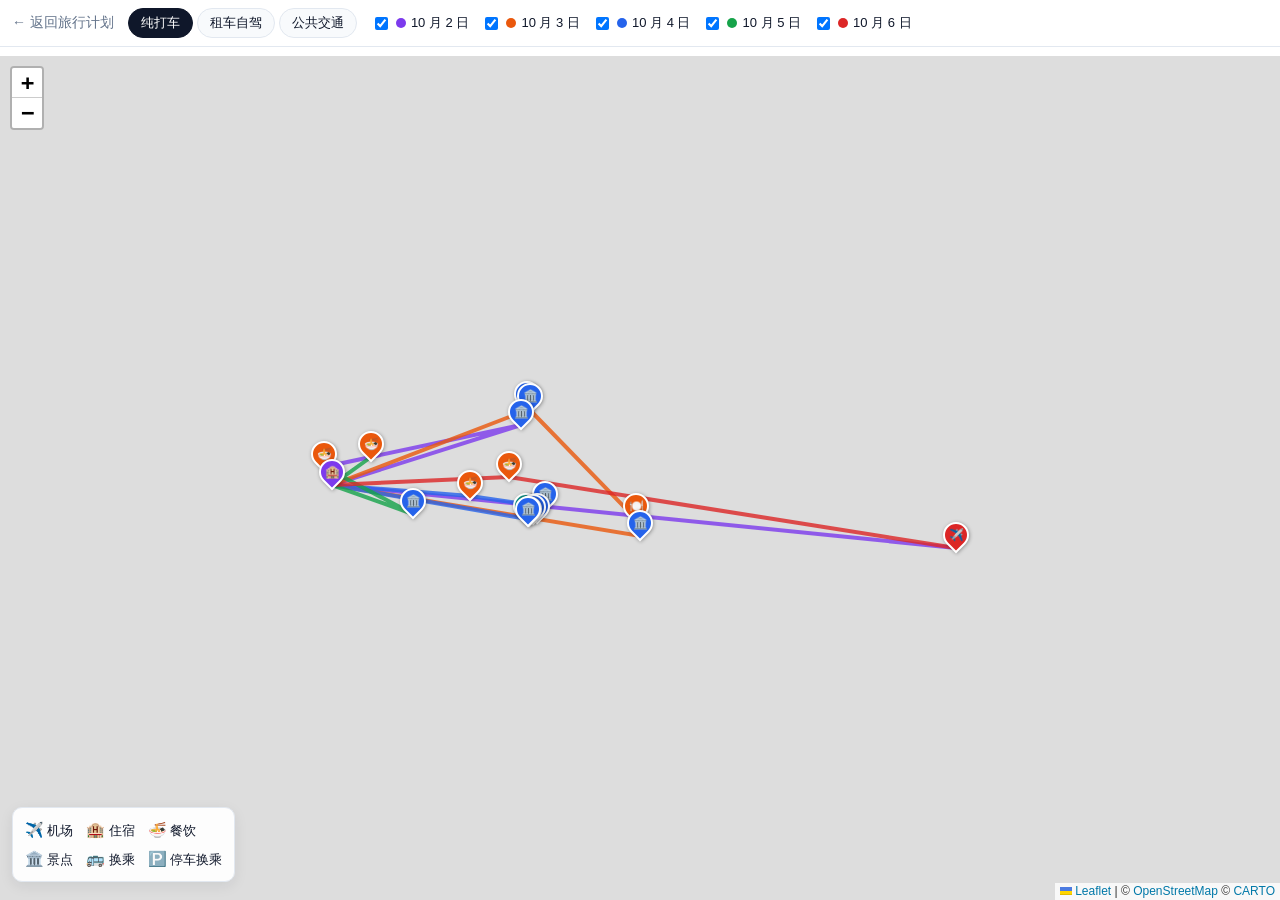
==== docs/maps/index.html @ c4bd95f7 "2026 杭州国庆旅行计划文档站首版 - 主文档/交通方案/预算三分册，MkDocs Material 构建 - Mermaid 动线图与五天时间轴、GFM Alerts、首页 Hero - Leaf" ====
<!DOCTYPE html>
<html lang="zh-CN">
<head>
  <meta charset="utf-8">
  <meta name="viewport" content="width=device-width, initial-scale=1, viewport-fit=cover">
  <title>杭州国庆旅行 · 交互地图</title>
  <link rel="stylesheet" href="../stylesheets/vendor/leaflet.css">
  <style>
    :root {
      --ink: #0f172a; --muted: #64748b; --line: #e2e8f0; --bg: #ffffff;
      --day2: #7c3aed; --day3: #ea580c; --day4: #2563eb; --day5: #16a34a; --day6: #dc2626;
    }
    * { box-sizing: border-box; }
    html, body { margin: 0; height: 100%; font-family: -apple-system, BlinkMacSystemFont,
      "PingFang SC", "Microsoft YaHei", sans-serif; color: var(--ink); }
    #bar {
      position: fixed; inset: 0 0 auto 0; z-index: 1000; background: var(--bg);
      border-bottom: 1px solid var(--line); padding: 8px 12px;
      display: flex; flex-wrap: wrap; gap: 8px 14px; align-items: center;
    }
    #bar a { color: var(--muted); text-decoration: none; font-size: 14px; white-space: nowrap; }
    #bar a:hover { color: var(--ink); }
    .tabs { display: flex; gap: 4px; }
    .tab {
      border: 1px solid var(--line); background: #f8fafc; color: var(--ink);
      padding: 5px 12px; border-radius: 999px; font-size: 13px; cursor: pointer;
    }
    .tab.on { background: var(--ink); border-color: var(--ink); color: #fff; }
    .days { display: flex; gap: 8px 12px; flex-wrap: wrap; font-size: 13px; }
    .days label { display: inline-flex; align-items: center; gap: 5px; cursor: pointer; white-space: nowrap; }
    .swatch { width: 10px; height: 10px; border-radius: 50%; display: inline-block; }
    #map { position: absolute; inset: 56px 0 0 0; }
    #legend {
      position: fixed; left: 12px; bottom: 18px; z-index: 1000; background: rgba(255,255,255,.94);
      border: 1px solid var(--line); border-radius: 10px; padding: 8px 12px; font-size: 12.5px;
      line-height: 1.9; box-shadow: 0 4px 14px rgba(15,23,42,.08);
    }
    #legend b { margin-right: 4px; }
    @media (max-width: 640px) {
      #bar { inset: 0 0 auto 0; padding: 6px 10px; gap: 6px 10px; }
      #map { inset: 88px 0 0 0; }
      #legend { display: none; }
    }
  </style>
</head>
<body>
  <div id="bar">
    <a href="../">← 返回旅行计划</a>
    <div class="tabs" id="tabs"></div>
    <div class="days" id="days"></div>
  </div>
  <div id="map"></div>
  <div id="legend">
    <div><span style="font-size:15px">✈️</span> 机场　<span style="font-size:15px">🏨</span> 住宿　<span style="font-size:15px">🍜</span> 餐饮</div>
    <div><span style="font-size:15px">🏛️</span> 景点　<span style="font-size:15px">🚌</span> 换乘　<span style="font-size:15px">🅿️</span> 停车换乘</div>
  </div>

  <script src="../javascripts/vendor/leaflet.js"></script>
  <script>
  const SCHEMES = [
    { id: "taxi",       label: "纯打车",   file: "taxi.geojson" },
    { id: "self-drive", label: "租车自驾", file: "self-drive.geojson" },
    { id: "transit",    label: "公共交通", file: "transit.geojson" }
  ];
  const DAY_COLORS = { 2: "#7c3aed", 3: "#ea580c", 4: "#2563eb", 5: "#16a34a", 6: "#dc2626" };
  const ICONS = { "机场": "✈️", "住宿": "🏨", "餐饮": "🍜", "餐饮与休息": "🍽️",
                  "景点": "🏛️", "换乘": "🚌", "停车换乘": "🅿️" };

  const map = L.map("map", { zoomControl: true, attributionControl: true })
    .setView([30.27, 120.12], 12);
  L.tileLayer("https://{s}.basemaps.cartocdn.com/rastertiles/voyager/{z}/{x}/{y}{r}.png", {
    maxZoom: 19,
    attribution: '&copy; <a href="https://www.openstreetmap.org/copyright">OpenStreetMap</a> &copy; <a href="https://carto.com/attributions">CARTO</a>'
  }).addTo(map);

  const cache = {};
  let current = null;          // 当前方案 L.layerGroup
  let dayGroups = {};          // 每天的连线图层

  function marker(feature, latlng) {
    const p = feature.properties || {};
    const color = p["marker-color"] || "#334155";
    const icon = L.divIcon({
      className: "",
      html: '<div style="background:' + color + ';width:26px;height:26px;border-radius:50% 50% 50% 0;'
          + 'transform:rotate(-45deg);border:2px solid #fff;box-shadow:0 1px 4px rgba(0,0,0,.35);'
          + 'display:flex;align-items:center;justify-content:center">'
          + '<span style="transform:rotate(45deg);font-size:12px;line-height:1">'
          + (ICONS[p.type] || "📍") + '</span></div>',
      iconSize: [26, 26], iconAnchor: [13, 26], popupAnchor: [0, -24]
    });
    return L.marker(latlng, { icon });
  }

  function buildScheme(data) {
    const group = L.layerGroup();
    dayGroups = {};
    data.features.forEach(f => {
      if (f.geometry.type === "Point") {
        L.geoJSON(f, { pointToLayer: marker })
          .bindPopup("<b>" + (f.properties.name || "") + "</b><br>" + (f.properties.type || ""))
          .addTo(group);
      } else {
        const m = (f.properties.name || "").match(/(\d)\s*月(\d)\s*日/);
        const day = m ? Number(m[2]) : null;
        const line = L.geoJSON(f, {
          style: {
            color: f.properties.stroke || "#2563eb",
            weight: f.properties["stroke-width"] || 4,
            opacity: f.properties["stroke-opacity"] || 0.8
          }
        }).bindPopup("<b>" + (f.properties.name || "") + "</b><br>" + (f.properties.transport || ""));
        if (day) { dayGroups[day] = dayGroups[day] || L.layerGroup(); line.addTo(dayGroups[day]); }
        line.addTo(group);
      }
    });
    return group;
  }

  async function show(schemeId) {
    if (current) { map.removeLayer(current); }
    if (!cache[schemeId]) {
      const s = SCHEMES.find(x => x.id === schemeId);
      cache[schemeId] = await fetch(s.file).then(r => r.json());
    }
    current = buildScheme(cache[schemeId]);
    current.addTo(map);
    Object.values(dayGroups).forEach(g => g.addTo(map));
    map.fitBounds(L.geoJSON(cache[schemeId]).getBounds(), { padding: [36, 36] });
    document.querySelectorAll(".tab").forEach(t => t.classList.toggle("on", t.dataset.id === schemeId));
    history.replaceState(null, "", "#" + schemeId);
  }

  function toggleDay(day, on) {
    const g = dayGroups[day];
    if (!g) return;
    if (on && !map.hasLayer(g)) g.addTo(map);
    if (!on && map.hasLayer(g)) map.removeLayer(g);
  }

  // 构建选项卡与按天开关
  const tabsEl = document.getElementById("tabs");
  SCHEMES.forEach(s => {
    const b = document.createElement("button");
    b.className = "tab"; b.dataset.id = s.id; b.textContent = s.label;
    b.onclick = () => show(s.id);
    tabsEl.appendChild(b);
  });
  const daysEl = document.getElementById("days");
  Object.entries(DAY_COLORS).forEach(([d, c]) => {
    const lab = document.createElement("label");
    lab.innerHTML = '<input type="checkbox" checked data-day="' + d + '">'
      + '<span class="swatch" style="background:' + c + '"></span>10 月 ' + d + ' 日';
    lab.querySelector("input").onchange = e => toggleDay(Number(d), e.target.checked);
    daysEl.appendChild(lab);
  });

  const start = SCHEMES.some(s => s.id === location.hash.slice(1)) ? location.hash.slice(1) : "taxi";
  show(start);
  </script>
</body>
</html>
---- docs/stylesheets/vendor/leaflet.css ----
/* required styles */

.leaflet-pane,
.leaflet-tile,
.leaflet-marker-icon,
.leaflet-marker-shadow,
.leaflet-tile-container,
.leaflet-pane > svg,
.leaflet-pane > canvas,
.leaflet-zoom-box,
.leaflet-image-layer,
.leaflet-layer {
	position: absolute;
	left: 0;
	top: 0;
	}
.leaflet-container {
	overflow: hidden;
	}
.leaflet-tile,
.leaflet-marker-icon,
.leaflet-marker-shadow {
	-webkit-user-select: none;
	   -moz-user-select: none;
	        user-select: none;
	  -webkit-user-drag: none;
	}
/* Prevents IE11 from highlighting tiles in blue */
.leaflet-tile::selection {
	background: transparent;
}
/* Safari renders non-retina tile on retina better with this, but Chrome is worse */
.leaflet-safari .leaflet-tile {
	image-rendering: -webkit-optimize-contrast;
	}
/* hack that prevents hw layers "stretching" when loading new tiles */
.leaflet-safari .leaflet-tile-container {
	width: 1600px;
	height: 1600px;
	-webkit-transform-origin: 0 0;
	}
.leaflet-marker-icon,
.leaflet-marker-shadow {
	display: block;
	}
/* .leaflet-container svg: reset svg max-width decleration shipped in Joomla! (joomla.org) 3.x */
/* .leaflet-container img: map is broken in FF if you have max-width: 100% on tiles */
.leaflet-container .leaflet-overlay-pane svg {
	max-width: none !important;
	max-height: none !important;
	}
.leaflet-container .leaflet-marker-pane img,
.leaflet-container .leaflet-shadow-pane img,
.leaflet-container .leaflet-tile-pane img,
.leaflet-container img.leaflet-image-layer,
.leaflet-container .leaflet-tile {
	max-width: none !important;
	max-height: none !important;
	width: auto;
	padding: 0;
	}

.leaflet-container img.leaflet-tile {
	/* See: https://bugs.chromium.org/p/chromium/issues/detail?id=600120 */
	mix-blend-mode: plus-lighter;
}

.leaflet-container.leaflet-touch-zoom {
	-ms-touch-action: pan-x pan-y;
	touch-action: pan-x pan-y;
	}
.leaflet-container.leaflet-touch-drag {
	-ms-touch-action: pinch-zoom;
	/* Fallback for FF which doesn't support pinch-zoom */
	touch-action: none;
	touch-action: pinch-zoom;
}
.leaflet-container.leaflet-touch-drag.leaflet-touch-zoom {
	-ms-touch-action: none;
	touch-action: none;
}
.leaflet-container {
	-webkit-tap-highlight-color: transparent;
}
.leaflet-container a {
	-webkit-tap-highlight-color: rgba(51, 181, 229, 0.4);
}
.leaflet-tile {
	filter: inherit;
	visibility: hidden;
	}
.leaflet-tile-loaded {
	visibility: inherit;
	}
.leaflet-zoom-box {
	width: 0;
	height: 0;
	-moz-box-sizing: border-box;
	     box-sizing: border-box;
	z-index: 800;
	}
/* workaround for https://bugzilla.mozilla.org/show_bug.cgi?id=888319 */
.leaflet-overlay-pane svg {
	-moz-user-select: none;
	}

.leaflet-pane         { z-index: 400; }

.leaflet-tile-pane    { z-index: 200; }
.leaflet-overlay-pane { z-index: 400; }
.leaflet-shadow-pane  { z-index: 500; }
.leaflet-marker-pane  { z-index: 600; }
.leaflet-tooltip-pane   { z-index: 650; }
.leaflet-popup-pane   { z-index: 700; }

.leaflet-map-pane canvas { z-index: 100; }
.leaflet-map-pane svg    { z-index: 200; }

.leaflet-vml-shape {
	width: 1px;
	height: 1px;
	}
.lvml {
	behavior: url(#default#VML);
	display: inline-block;
	position: absolute;
	}


/* control positioning */

.leaflet-control {
	position: relative;
	z-index: 800;
	pointer-events: visiblePainted; /* IE 9-10 doesn't have auto */
	pointer-events: auto;
	}
.leaflet-top,
.leaflet-bottom {
	position: absolute;
	z-index: 1000;
	pointer-events: none;
	}
.leaflet-top {
	top: 0;
	}
.leaflet-right {
	right: 0;
	}
.leaflet-bottom {
	bottom: 0;
	}
.leaflet-left {
	left: 0;
	}
.leaflet-control {
	float: left;
	clear: both;
	}
.leaflet-right .leaflet-control {
	float: right;
	}
.leaflet-top .leaflet-control {
	margin-top: 10px;
	}
.leaflet-bottom .leaflet-control {
	margin-bottom: 10px;
	}
.leaflet-left .leaflet-control {
	margin-left: 10px;
	}
.leaflet-right .leaflet-control {
	margin-right: 10px;
	}


/* zoom and fade animations */

.leaflet-fade-anim .leaflet-popup {
	opacity: 0;
	-webkit-transition: opacity 0.2s linear;
	   -moz-transition: opacity 0.2s linear;
	        transition: opacity 0.2s linear;
	}
.leaflet-fade-anim .leaflet-map-pane .leaflet-popup {
	opacity: 1;
	}
.leaflet-zoom-animated {
	-webkit-transform-origin: 0 0;
	    -ms-transform-origin: 0 0;
	        transform-origin: 0 0;
	}
svg.leaflet-zoom-animated {
	will-change: transform;
}

.leaflet-zoom-anim .leaflet-zoom-animated {
	-webkit-transition: -webkit-transform 0.25s cubic-bezier(0,0,0.25,1);
	   -moz-transition:    -moz-transform 0.25s cubic-bezier(0,0,0.25,1);
	        transition:         transform 0.25s cubic-bezier(0,0,0.25,1);
	}
.leaflet-zoom-anim .leaflet-tile,
.leaflet-pan-anim .leaflet-tile {
	-webkit-transition: none;
	   -moz-transition: none;
	        transition: none;
	}

.leaflet-zoom-anim .leaflet-zoom-hide {
	visibility: hidden;
	}


/* cursors */

.leaflet-interactive {
	cursor: pointer;
	}
.leaflet-grab {
	cursor: -webkit-grab;
	cursor:    -moz-grab;
	cursor:         grab;
	}
.leaflet-crosshair,
.leaflet-crosshair .leaflet-interactive {
	cursor: crosshair;
	}
.leaflet-popup-pane,
.leaflet-control {
	cursor: auto;
	}
.leaflet-dragging .leaflet-grab,
.leaflet-dragging .leaflet-grab .leaflet-interactive,
.leaflet-dragging .leaflet-marker-draggable {
	cursor: move;
	cursor: -webkit-grabbing;
	cursor:    -moz-grabbing;
	cursor:         grabbing;
	}

/* marker & overlays interactivity */
.leaflet-marker-icon,
.leaflet-marker-shadow,
.leaflet-image-layer,
.leaflet-pane > svg path,
.leaflet-tile-container {
	pointer-events: none;
	}

.leaflet-marker-icon.leaflet-interactive,
.leaflet-image-layer.leaflet-interactive,
.leaflet-pane > svg path.leaflet-interactive,
svg.leaflet-image-layer.leaflet-interactive path {
	pointer-events: visiblePainted; /* IE 9-10 doesn't have auto */
	pointer-events: auto;
	}

/* visual tweaks */

.leaflet-container {
	background: #ddd;
	outline-offset: 1px;
	}
.leaflet-container a {
	color: #0078A8;
	}
.leaflet-zoom-box {
	border: 2px dotted #38f;
	background: rgba(255,255,255,0.5);
	}


/* general typography */
.leaflet-container {
	font-family: "Helvetica Neue", Arial, Helvetica, sans-serif;
	font-size: 12px;
	font-size: 0.75rem;
	line-height: 1.5;
	}


/* general toolbar styles */

.leaflet-bar {
	box-shadow: 0 1px 5px rgba(0,0,0,0.65);
	border-radius: 4px;
	}
.leaflet-bar a {
	background-color: #fff;
	border-bottom: 1px solid #ccc;
	width: 26px;
	height: 26px;
	line-height: 26px;
	display: block;
	text-align: center;
	text-decoration: none;
	color: black;
	}
.leaflet-bar a,
.leaflet-control-layers-toggle {
	background-position: 50% 50%;
	background-repeat: no-repeat;
	display: block;
	}
.leaflet-bar a:hover,
.leaflet-bar a:focus {
	background-color: #f4f4f4;
	}
.leaflet-bar a:first-child {
	border-top-left-radius: 4px;
	border-top-right-radius: 4px;
	}
.leaflet-bar a:last-child {
	border-bottom-left-radius: 4px;
	border-bottom-right-radius: 4px;
	border-bottom: none;
	}
.leaflet-bar a.leaflet-disabled {
	cursor: default;
	background-color: #f4f4f4;
	color: #bbb;
	}

.leaflet-touch .leaflet-bar a {
	width: 30px;
	height: 30px;
	line-height: 30px;
	}
.leaflet-touch .leaflet-bar a:first-child {
	border-top-left-radius: 2px;
	border-top-right-radius: 2px;
	}
.leaflet-touch .leaflet-bar a:last-child {
	border-bottom-left-radius: 2px;
	border-bottom-right-radius: 2px;
	}

/* zoom control */

.leaflet-control-zoom-in,
.leaflet-control-zoom-out {
	font: bold 18px 'Lucida Console', Monaco, monospace;
	text-indent: 1px;
	}

.leaflet-touch .leaflet-control-zoom-in, .leaflet-touch .leaflet-control-zoom-out  {
	font-size: 22px;
	}


/* layers control */

.leaflet-control-layers {
	box-shadow: 0 1px 5px rgba(0,0,0,0.4);
	background: #fff;
	border-radius: 5px;
	}
.leaflet-control-layers-toggle {
	background-image: url(images/layers.png);
	width: 36px;
	height: 36px;
	}
.leaflet-retina .leaflet-control-layers-toggle {
	background-image: url(images/layers-2x.png);
	background-size: 26px 26px;
	}
.leaflet-touch .leaflet-control-layers-toggle {
	width: 44px;
	height: 44px;
	}
.leaflet-control-layers .leaflet-control-layers-list,
.leaflet-control-layers-expanded .leaflet-control-layers-toggle {
	display: none;
	}
.leaflet-control-layers-expanded .leaflet-control-layers-list {
	display: block;
	position: relative;
	}
.leaflet-control-layers-expanded {
	padding: 6px 10px 6px 6px;
	color: #333;
	background: #fff;
	}
.leaflet-control-layers-scrollbar {
	overflow-y: scroll;
	overflow-x: hidden;
	padding-right: 5px;
	}
.leaflet-control-layers-selector {
	margin-top: 2px;
	position: relative;
	top: 1px;
	}
.leaflet-control-layers label {
	display: block;
	font-size: 13px;
	font-size: 1.08333em;
	}
.leaflet-control-layers-separator {
	height: 0;
	border-top: 1px solid #ddd;
	margin: 5px -10px 5px -6px;
	}

/* Default icon URLs */
.leaflet-default-icon-path { /* used only in path-guessing heuristic, see L.Icon.Default */
	background-image: url(images/marker-icon.png);
	}


/* attribution and scale controls */

.leaflet-container .leaflet-control-attribution {
	background: #fff;
	background: rgba(255, 255, 255, 0.8);
	margin: 0;
	}
.leaflet-control-attribution,
.leaflet-control-scale-line {
	padding: 0 5px;
	color: #333;
	line-height: 1.4;
	}
.leaflet-control-attribution a {
	text-decoration: none;
	}
.leaflet-control-attribution a:hover,
.leaflet-control-attribution a:focus {
	text-decoration: underline;
	}
.leaflet-attribution-flag {
	display: inline !important;
	vertical-align: baseline !important;
	width: 1em;
	height: 0.6669em;
	}
.leaflet-left .leaflet-control-scale {
	margin-left: 5px;
	}
.leaflet-bottom .leaflet-control-scale {
	margin-bottom: 5px;
	}
.leaflet-control-scale-line {
	border: 2px solid #777;
	border-top: none;
	line-height: 1.1;
	padding: 2px 5px 1px;
	white-space: nowrap;
	-moz-box-sizing: border-box;
	     box-sizing: border-box;
	background: rgba(255, 255, 255, 0.8);
	text-shadow: 1px 1px #fff;
	}
.leaflet-control-scale-line:not(:first-child) {
	border-top: 2px solid #777;
	border-bottom: none;
	margin-top: -2px;
	}
.leaflet-control-scale-line:not(:first-child):not(:last-child) {
	border-bottom: 2px solid #777;
	}

.leaflet-touch .leaflet-control-attribution,
.leaflet-touch .leaflet-control-layers,
.leaflet-touch .leaflet-bar {
	box-shadow: none;
	}
.leaflet-touch .leaflet-control-layers,
.leaflet-touch .leaflet-bar {
	border: 2px solid rgba(0,0,0,0.2);
	background-clip: padding-box;
	}


/* popup */

.leaflet-popup {
	position: absolute;
	text-align: center;
	margin-bottom: 20px;
	}
.leaflet-popup-content-wrapper {
	padding: 1px;
	text-align: left;
	border-radius: 12px;
	}
.leaflet-popup-content {
	margin: 13px 24px 13px 20px;
	line-height: 1.3;
	font-size: 13px;
	font-size: 1.08333em;
	min-height: 1px;
	}
.leaflet-popup-content p {
	margin: 17px 0;
	margin: 1.3em 0;
	}
.leaflet-popup-tip-container {
	width: 40px;
	height: 20px;
	position: absolute;
	left: 50%;
	margin-top: -1px;
	margin-left: -20px;
	overflow: hidden;
	pointer-events: none;
	}
.leaflet-popup-tip {
	width: 17px;
	height: 17px;
	padding: 1px;

	margin: -10px auto 0;
	pointer-events: auto;

	-webkit-transform: rotate(45deg);
	   -moz-transform: rotate(45deg);
	    -ms-transform: rotate(45deg);
	        transform: rotate(45deg);
	}
.leaflet-popup-content-wrapper,
.leaflet-popup-tip {
	background: white;
	color: #333;
	box-shadow: 0 3px 14px rgba(0,0,0,0.4);
	}
.leaflet-container a.leaflet-popup-close-button {
	position: absolute;
	top: 0;
	right: 0;
	border: none;
	text-align: center;
	width: 24px;
	height: 24px;
	font: 16px/24px Tahoma, Verdana, sans-serif;
	color: #757575;
	text-decoration: none;
	background: transparent;
	}
.leaflet-container a.leaflet-popup-close-button:hover,
.leaflet-container a.leaflet-popup-close-button:focus {
	color: #585858;
	}
.leaflet-popup-scrolled {
	overflow: auto;
	}

.leaflet-oldie .leaflet-popup-content-wrapper {
	-ms-zoom: 1;
	}
.leaflet-oldie .leaflet-popup-tip {
	width: 24px;
	margin: 0 auto;

	-ms-filter: "progid:DXImageTransform.Microsoft.Matrix(M11=0.70710678, M12=0.70710678, M21=-0.70710678, M22=0.70710678)";
	filter: progid:DXImageTransform.Microsoft.Matrix(M11=0.70710678, M12=0.70710678, M21=-0.70710678, M22=0.70710678);
	}

.leaflet-oldie .leaflet-control-zoom,
.leaflet-oldie .leaflet-control-layers,
.leaflet-oldie .leaflet-popup-content-wrapper,
.leaflet-oldie .leaflet-popup-tip {
	border: 1px solid #999;
	}


/* div icon */

.leaflet-div-icon {
	background: #fff;
	border: 1px solid #666;
	}


/* Tooltip */
/* Base styles for the element that has a tooltip */
.leaflet-tooltip {
	position: absolute;
	padding: 6px;
	background-color: #fff;
	border: 1px solid #fff;
	border-radius: 3px;
	color: #222;
	white-space: nowrap;
	-webkit-user-select: none;
	-moz-user-select: none;
	-ms-user-select: none;
	user-select: none;
	pointer-events: none;
	box-shadow: 0 1px 3px rgba(0,0,0,0.4);
	}
.leaflet-tooltip.leaflet-interactive {
	cursor: pointer;
	pointer-events: auto;
	}
.leaflet-tooltip-top:before,
.leaflet-tooltip-bottom:before,
.leaflet-tooltip-left:before,
.leaflet-tooltip-right:before {
	position: absolute;
	pointer-events: none;
	border: 6px solid transparent;
	background: transparent;
	content: "";
	}

/* Directions */

.leaflet-tooltip-bottom {
	margin-top: 6px;
}
.leaflet-tooltip-top {
	margin-top: -6px;
}
.leaflet-tooltip-bottom:before,
.leaflet-tooltip-top:before {
	left: 50%;
	margin-left: -6px;
	}
.leaflet-tooltip-top:before {
	bottom: 0;
	margin-bottom: -12px;
	border-top-color: #fff;
	}
.leaflet-tooltip-bottom:before {
	top: 0;
	margin-top: -12px;
	margin-left: -6px;
	border-bottom-color: #fff;
	}
.leaflet-tooltip-left {
	margin-left: -6px;
}
.leaflet-tooltip-right {
	margin-left: 6px;
}
.leaflet-tooltip-left:before,
.leaflet-tooltip-right:before {
	top: 50%;
	margin-top: -6px;
	}
.leaflet-tooltip-left:before {
	right: 0;
	margin-right: -12px;
	border-left-color: #fff;
	}
.leaflet-tooltip-right:before {
	left: 0;
	margin-left: -12px;
	border-right-color: #fff;
	}

/* Printing */

@media print {
	/* Prevent printers from removing background-images of controls. */
	.leaflet-control {
		-webkit-print-color-adjust: exact;
		print-color-adjust: exact;
		}
	}
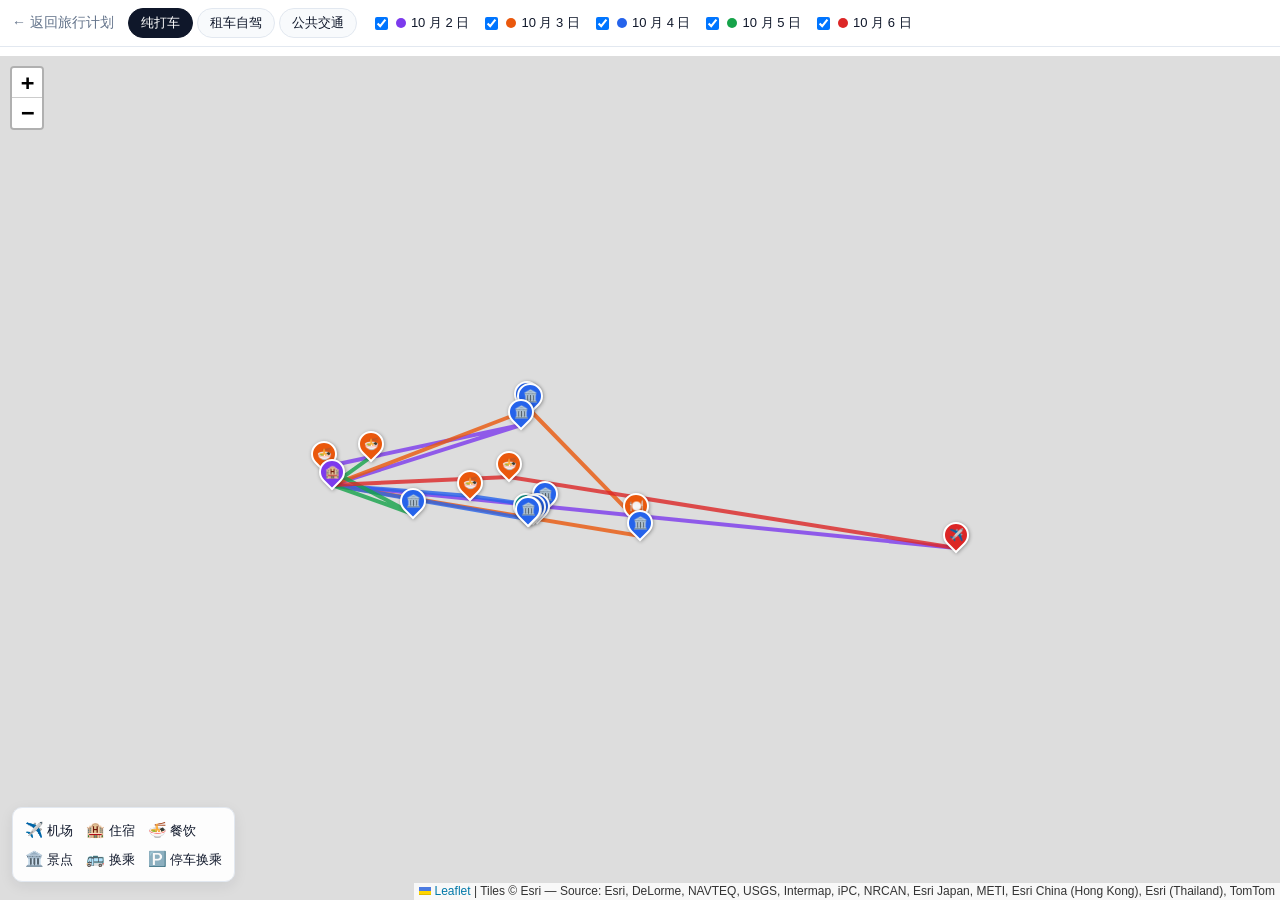
==== commit 08c9bb93: "fix: 交互地图底图改用 Esri 免密街道图，去除 CARTO 密钥水印" ====
--- a/docs/maps/index.html
+++ b/docs/maps/index.html
@@ -68,9 +68,9 @@
 
   const map = L.map("map", { zoomControl: true, attributionControl: true })
     .setView([30.27, 120.12], 12);
-  L.tileLayer("https://{s}.basemaps.cartocdn.com/rastertiles/voyager/{z}/{x}/{y}{r}.png", {
+  L.tileLayer("https://server.arcgisonline.com/ArcGIS/rest/services/World_Street_Map/MapServer/tile/{z}/{y}/{x}", {
     maxZoom: 19,
-    attribution: '&copy; <a href="https://www.openstreetmap.org/copyright">OpenStreetMap</a> &copy; <a href="https://carto.com/attributions">CARTO</a>'
+    attribution: 'Tiles &copy; Esri &mdash; Source: Esri, DeLorme, NAVTEQ, USGS, Intermap, iPC, NRCAN, Esri Japan, METI, Esri China (Hong Kong), Esri (Thailand), TomTom'
   }).addTo(map);
 
   const cache = {};
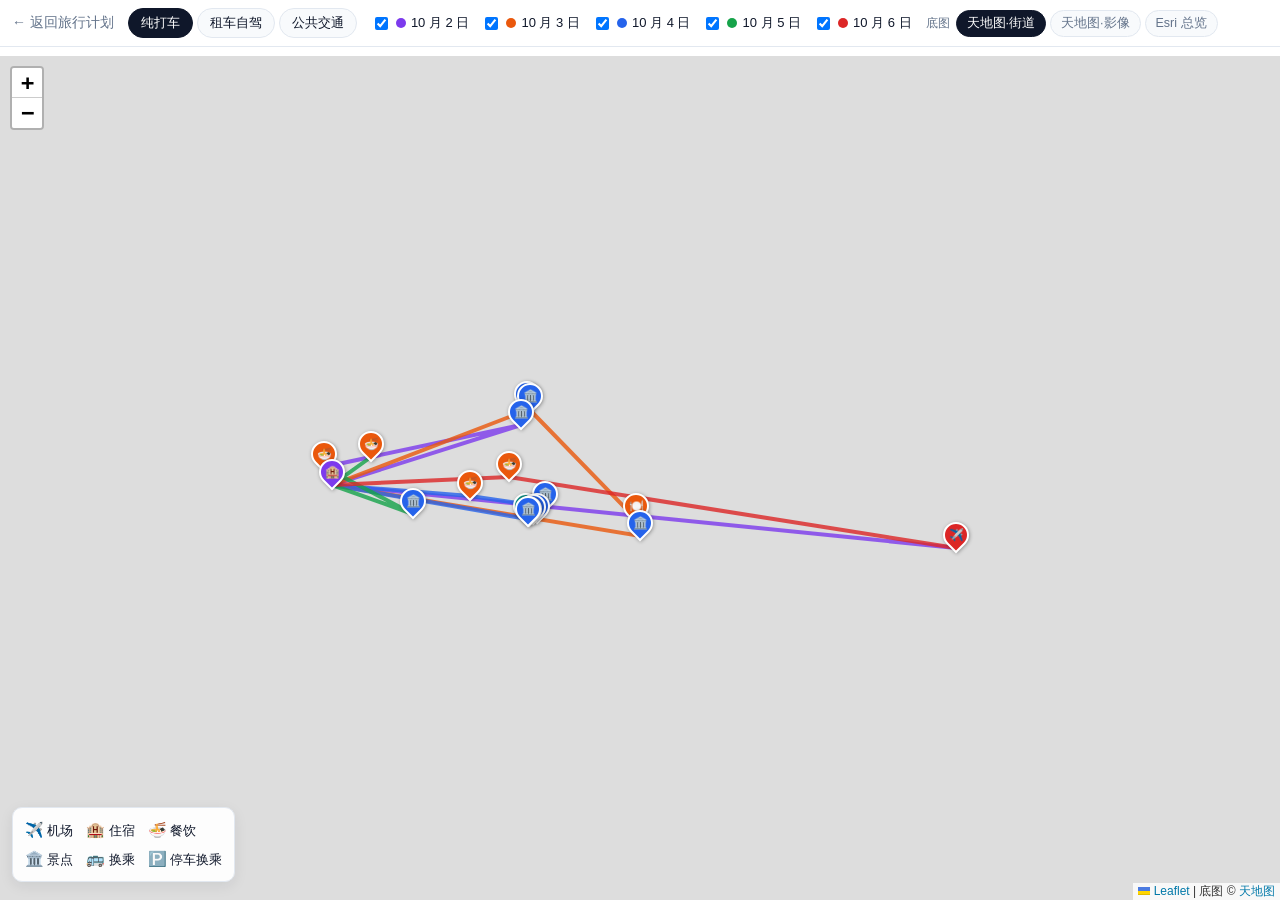
==== commit 0abba2b0: "美化动线图并修复地图放大空白 - Mermaid 三张动线图重绘：胶囊节点+emoji、分类配色、灰色日分组、   虚线次日衔接；bootstrap 改 startOnLoad:false 后显式 r" ====
--- a/docs/maps/index.html
+++ b/docs/maps/index.html
@@ -36,6 +36,26 @@
       line-height: 1.9; box-shadow: 0 4px 14px rgba(15,23,42,.08);
     }
     #legend b { margin-right: 4px; }
+    /* 底图切换 */
+    #baseSwitch { display: flex; gap: 4px; align-items: center; }
+    #baseSwitch .lab { font-size: 12px; color: var(--muted); margin-right: 2px; }
+    #baseSwitch button {
+      border: 1px solid var(--line); background: #f8fafc; color: var(--muted);
+      padding: 4px 10px; border-radius: 999px; font-size: 12.5px; cursor: pointer;
+    }
+    #baseSwitch button.on { background: var(--ink); border-color: var(--ink); color: #fff; }
+    #baseSwitch button:disabled { opacity: .4; cursor: not-allowed; }
+    /* 点位弹窗 */
+    .pop { font-size: 13px; line-height: 1.6; min-width: 190px; }
+    .pop .pt { font-weight: 700; font-size: 14px; }
+    .pop .meta { color: var(--muted); font-size: 12px; margin: 2px 0 8px; }
+    .pop .links { display: flex; flex-direction: column; gap: 5px; }
+    .pop .links a {
+      display: inline-block; text-decoration: none; font-size: 12.5px;
+      padding: 5px 10px; border-radius: 8px; border: 1px solid var(--line);
+      color: var(--ink); background: #f8fafc;
+    }
+    .pop .links a:hover { border-color: var(--ink); }
     @media (max-width: 640px) {
       #bar { inset: 0 0 auto 0; padding: 6px 10px; gap: 6px 10px; }
       #map { inset: 88px 0 0 0; }
@@ -48,6 +68,12 @@
     <a href="../">← 返回旅行计划</a>
     <div class="tabs" id="tabs"></div>
     <div class="days" id="days"></div>
+    <div id="baseSwitch">
+      <span class="lab">底图</span>
+      <button data-base="vec">天地图·街道</button>
+      <button data-base="img">天地图·影像</button>
+      <button data-base="esri">Esri 总览</button>
+    </div>
   </div>
   <div id="map"></div>
   <div id="legend">
@@ -56,6 +82,7 @@
   </div>
 
   <script src="../javascripts/vendor/leaflet.js"></script>
+  <script src="tianditu-config.js"></script>
   <script>
   const SCHEMES = [
     { id: "taxi",       label: "纯打车",   file: "taxi.geojson" },
@@ -65,13 +92,130 @@
   const DAY_COLORS = { 2: "#7c3aed", 3: "#ea580c", 4: "#2563eb", 5: "#16a34a", 6: "#dc2626" };
   const ICONS = { "机场": "✈️", "住宿": "🏨", "餐饮": "🍜", "餐饮与休息": "🍽️",
                   "景点": "🏛️", "换乘": "🚌", "停车换乘": "🅿️" };
-
-  const map = L.map("map", { zoomControl: true, attributionControl: true })
+  const TDT_KEY = (window.TIANDITU_KEY || "").trim();
+  const TDT_SK = (window.TIANDITU_SK || "").trim();
+  const TDT_SUBS = "01234567";
+  const TDT_ATTR = '底图 &copy; <a href="https://www.tianditu.gov.cn/" target="_blank">天地图</a>';
+  const ESRI_ATTR = 'Tiles &copy; Esri &mdash; Source: Esri, DeLorme, NAVTEQ, USGS, Intermap, iPC, NRCAN, Esri Japan, METI, Esri China (Hong Kong), Esri (Thailand), TomTom';
+
+  const map = L.map("map", { zoomControl: true, attributionControl: true, maxZoom: 18 })
     .setView([30.27, 120.12], 12);
-  L.tileLayer("https://server.arcgisonline.com/ArcGIS/rest/services/World_Street_Map/MapServer/tile/{z}/{y}/{x}", {
-    maxZoom: 19,
-    attribution: 'Tiles &copy; Esri &mdash; Source: Esri, DeLorme, NAVTEQ, USGS, Intermap, iPC, NRCAN, Esri Japan, METI, Esri China (Hong Kong), Esri (Thailand), TomTom'
-  }).addTo(map);
+
+  /* ---------- 底图图层 ----------
+     必须走 WMTS 标准端点（/vec_w/wmts?SERVICE=WMTS…）：DataServer REST 端点
+     对带安全密钥(sk)的浏览器端应用一律返回 301020，WMTS 端点则正常。 */
+  function tdtTile(code) {
+    return L.tileLayer(
+      "https://t{s}.tianditu.gov.cn/" + code + "_w/wmts"
+      + "?SERVICE=WMTS&REQUEST=GetTile&VERSION=1.0.0&LAYER=" + code
+      + "&STYLE=default&TILEMATRIXSET=w&FORMAT=tiles"
+      + "&TILEMATRIX={z}&TILEROW={y}&TILECOL={x}&tk=" + TDT_KEY
+      + (TDT_SK ? "&sk=" + TDT_SK : ""),
+      { subdomains: TDT_SUBS, maxZoom: 18, maxNativeZoom: 18, attribution: TDT_ATTR }
+    );
+  }
+  const baseLayers = {};
+  if (TDT_KEY) {
+    // vec 矢量街道 + cva 中文注记；img 卫星影像 + cia 影像注记
+    baseLayers.vec = L.layerGroup([tdtTile("vec"), tdtTile("cva")]);
+    baseLayers.img = L.layerGroup([tdtTile("img"), tdtTile("cia")]);
+  }
+  baseLayers.esri = L.tileLayer(
+    "https://server.arcgisonline.com/ArcGIS/rest/services/World_Street_Map/MapServer/tile/{z}/{y}/{x}",
+    { maxZoom: 18, maxNativeZoom: 17, attribution: ESRI_ATTR }
+  );
+
+  let activeBase = TDT_KEY ? "vec" : "esri";
+  baseLayers[activeBase].addTo(map);
+
+  function switchBase(name) {
+    if (!baseLayers[name] || name === activeBase) return;
+    map.removeLayer(baseLayers[activeBase]);
+    activeBase = name;
+    baseLayers[activeBase].addTo(map);
+    document.querySelectorAll("#baseSwitch button").forEach(b =>
+      b.classList.toggle("on", b.dataset.base === name));
+  }
+  document.querySelectorAll("#baseSwitch button").forEach(b => {
+    b.classList.toggle("on", b.dataset.base === activeBase);
+    if (!baseLayers[b.dataset.base]) b.disabled = true;
+    b.onclick = () => switchBase(b.dataset.base);
+  });
+  if (!TDT_KEY) {
+    // 未配置 key：提示但不阻断使用
+    const tip = L.control({ position: "topright" });
+    tip.onAdd = function () {
+      const d = L.DomUtil.create("div");
+      d.style.cssText = "margin:10px;padding:7px 11px;background:rgba(255,255,255,.95);"
+        + "border:1px solid #e2e8f0;border-radius:8px;font-size:12px;color:#64748b;"
+        + "box-shadow:0 2px 8px rgba(15,23,42,.08)";
+      d.textContent = "未配置天地图 key，放大到街道级可能空白";
+      return d;
+    };
+    tip.addTo(map);
+  }
+
+  /* ---------- WGS84 → GCJ-02（仅用于高德导航链接参数） ----------
+     经典公开算法（eviltransform/gcoord）；地图点位与天地图仍使用 WGS84，不转换。 */
+  const GCJ_A = 6378245.0, GCJ_EE = 0.00669342162296594323;
+  function outOfChina(lng, lat) {
+    return lng < 72.004 || lng > 137.8347 || lat < 0.8293 || lat > 55.8271;
+  }
+  function tfLat(x, y) {
+    let r = -100 + 2*x + 3*y + 0.2*y*y + 0.1*x*y + 0.2*Math.sqrt(Math.abs(x));
+    r += (20*Math.sin(6*x*Math.PI) + 20*Math.sin(2*x*Math.PI)) * 2/3;
+    r += (20*Math.sin(y*Math.PI) + 40*Math.sin(y/3*Math.PI)) * 2/3;
+    r += (160*Math.sin(y/12*Math.PI) + 320*Math.sin(y*Math.PI/30)) * 2/3;
+    return r;
+  }
+  function tfLng(x, y) {
+    let r = 300 + x + 2*y + 0.1*x*x + 0.1*x*y + 0.1*Math.sqrt(Math.abs(x));
+    r += (20*Math.sin(6*x*Math.PI) + 20*Math.sin(2*x*Math.PI)) * 2/3;
+    r += (20*Math.sin(x*Math.PI) + 40*Math.sin(x/3*Math.PI)) * 2/3;
+    r += (150*Math.sin(x/12*Math.PI) + 300*Math.sin(x/30*Math.PI)) * 2/3;
+    return r;
+  }
+  function wgs84ToGcj02(lng, lat) {
+    if (outOfChina(lng, lat)) return [lng, lat];
+    let dLat = tfLat(lng - 105, lat - 35);
+    let dLng = tfLng(lng - 105, lat - 35);
+    const radLat = lat / 180 * Math.PI;
+    let magic = Math.sin(radLat);
+    magic = 1 - GCJ_EE * magic * magic;
+    const sqrtMagic = Math.sqrt(magic);
+    dLat = dLat * 180 / ((GCJ_A * (1 - GCJ_EE)) / (magic * sqrtMagic) * Math.PI);
+    dLng = dLng * 180 / (GCJ_A / sqrtMagic * Math.cos(radLat) * Math.PI);
+    return [lng + dLng, lat + dLat];
+  }
+
+  function esc(s) {
+    return String(s == null ? "" : s).replace(/[&<>"']/g, c =>
+      ({ "&": "&amp;", "<": "&lt;", ">": "&gt;", '"': "&quot;", "'": "&#39;" }[c]));
+  }
+
+  /* ---------- 点位弹窗（含高德跳转） ---------- */
+  function pointPopup(feature, latlng) {
+    const p = feature.properties || {};
+    const lng = latlng.lng, lat = latlng.lat;
+    const name = p.name || "";
+    const en = encodeURIComponent(name);
+    // 查看：高德 marker 接口原生支持 WGS84，直接传，位置精确
+    const viewUrl = "https://uri.amap.com/marker?position=" + lng + "," + lat
+      + "&name=" + en + "&coordinate=wgs84&src=hangzhou-trip&callnative=1";
+    // 导航：导航接口无 coordinate 参数，先转 GCJ-02 再按高德默认坐标系传
+    const g = wgs84ToGcj02(lng, lat);
+    const navUrl = "https://uri.amap.com/navigation?to=" + g[0] + "," + g[1] + "," + en
+      + "&mode=car&policy=1&src=hangzhou-trip&callnative=1";
+    return L.popup().setContent(
+      '<div class="pop">'
+      + '<div class="pt">' + esc(name) + '</div>'
+      + '<div class="meta">' + esc(p.type || "") + "　" + lat.toFixed(5) + ", " + lng.toFixed(5) + '</div>'
+      + '<div class="links">'
+      + '<a href="' + viewUrl + '" target="_blank" rel="noopener">📍 在高德地图查看</a>'
+      + '<a href="' + navUrl + '" target="_blank" rel="noopener">🧭 从我的位置导航过去</a>'
+      + '</div></div>'
+    );
+  }
 
   const cache = {};
   let current = null;          // 当前方案 L.layerGroup
@@ -97,9 +241,10 @@
     dayGroups = {};
     data.features.forEach(f => {
       if (f.geometry.type === "Point") {
-        L.geoJSON(f, { pointToLayer: marker })
-          .bindPopup("<b>" + (f.properties.name || "") + "</b><br>" + (f.properties.type || ""))
-          .addTo(group);
+        const coords = f.geometry.coordinates;
+        const layer = L.geoJSON(f, { pointToLayer: marker });
+        layer.bindPopup(pointPopup(f, L.latLng(coords[1], coords[0])));
+        layer.addTo(group);
       } else {
         const m = (f.properties.name || "").match(/(\d)\s*月(\d)\s*日/);
         const day = m ? Number(m[2]) : null;
